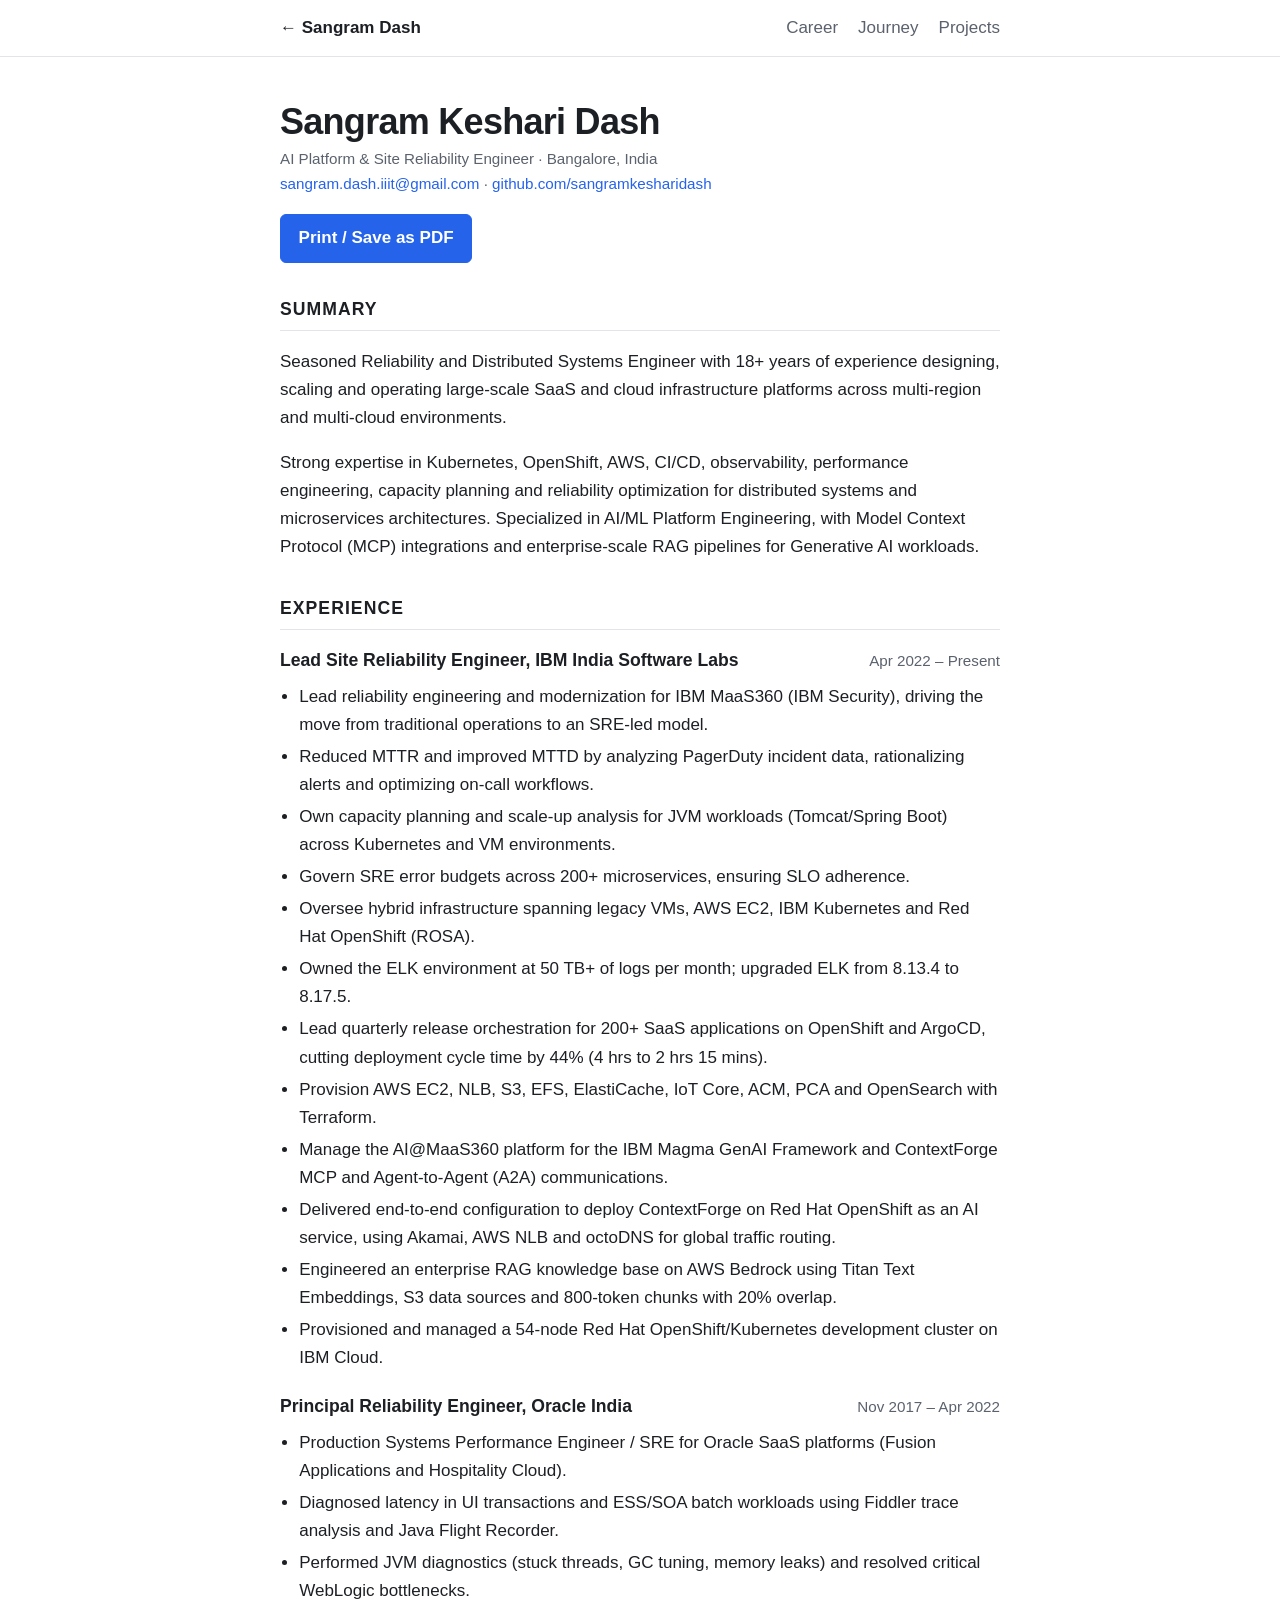
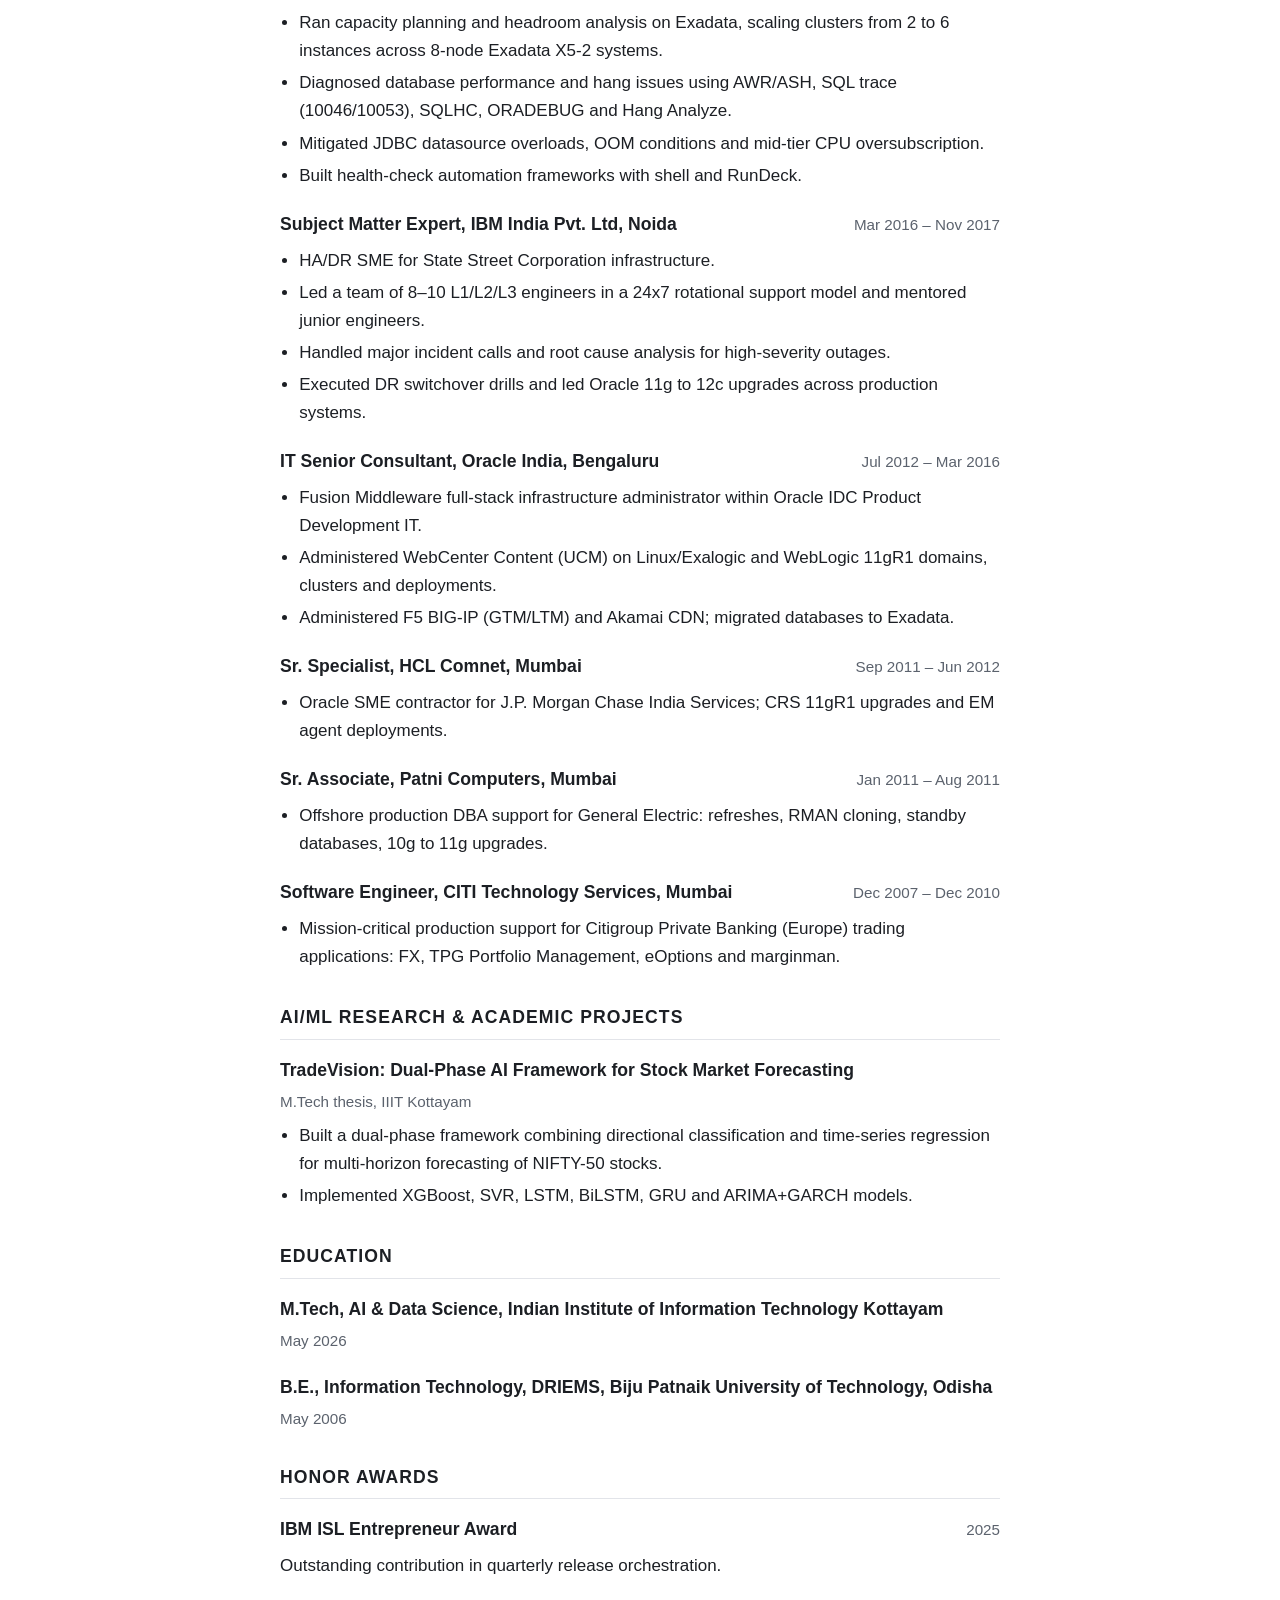
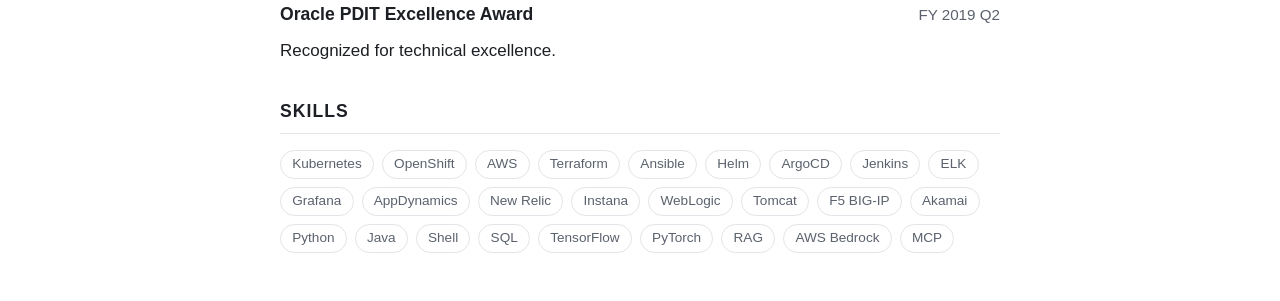
==== cv.html @ aa5583bd "Build portfolio site with career, projects, skills and CV" ====
<!DOCTYPE html>
<html lang="en">
<head>
	<meta charset="utf-8">
	<meta name="viewport" content="width=device-width, initial-scale=1">
	<title>CV | Sangram Keshari Dash</title>
	<link rel="stylesheet" href="css/main.css">
</head>
<body class="cv-page">
	<header class="site-header no-print">
		<div class="wrap">
			<a class="brand" href="index.html">&larr; Sangram Dash</a>
			<nav aria-label="Primary">
				<ul>
					<li><a href="index.html#career">Career</a></li>
					<li><a href="index.html#journey">Journey</a></li>
					<li><a href="index.html#projects">Projects</a></li>
				</ul>
			</nav>
		</div>
	</header>

	<main class="wrap cv">
		<header class="cv-head">
			<h1>Sangram Keshari Dash</h1>
			<p class="meta">AI Platform &amp; Site Reliability Engineer &middot; Bangalore, India</p>
			<p class="meta"><a href="mailto:sangram.dash.iiit@gmail.com">sangram.dash.iiit@gmail.com</a> &middot; <a href="https://github.com/sangramkesharidash">github.com/sangramkesharidash</a></p>
			<p class="no-print"><button class="btn primary" type="button" onclick="window.print()">Print / Save as PDF</button></p>
		</header>

		<section>
			<h2>Summary</h2>
			<p>Seasoned Reliability and Distributed Systems Engineer with 18+ years of experience designing, scaling and operating large-scale SaaS and cloud infrastructure platforms across multi-region and multi-cloud environments.</p>
			<p>Strong expertise in Kubernetes, OpenShift, AWS, CI/CD, observability, performance engineering, capacity planning and reliability optimization for distributed systems and microservices architectures. Specialized in AI/ML Platform Engineering, with Model Context Protocol (MCP) integrations and enterprise-scale RAG pipelines for Generative AI workloads.</p>
		</section>

		<section>
			<h2>Experience</h2>
			<div class="cv-item">
				<div class="role-head">
					<h3>Lead Site Reliability Engineer, IBM India Software Labs</h3>
					<p class="meta">Apr 2022 &ndash; Present</p>
				</div>
				<ul>
					<li>Lead reliability engineering and modernization for IBM MaaS360 (IBM Security), driving the move from traditional operations to an SRE-led model.</li>
					<li>Reduced MTTR and improved MTTD by analyzing PagerDuty incident data, rationalizing alerts and optimizing on-call workflows.</li>
					<li>Own capacity planning and scale-up analysis for JVM workloads (Tomcat/Spring Boot) across Kubernetes and VM environments.</li>
					<li>Govern SRE error budgets across 200+ microservices, ensuring SLO adherence.</li>
					<li>Oversee hybrid infrastructure spanning legacy VMs, AWS EC2, IBM Kubernetes and Red Hat OpenShift (ROSA).</li>
					<li>Owned the ELK environment at 50 TB+ of logs per month; upgraded ELK from 8.13.4 to 8.17.5.</li>
					<li>Lead quarterly release orchestration for 200+ SaaS applications on OpenShift and ArgoCD, cutting deployment cycle time by 44% (4 hrs to 2 hrs 15 mins).</li>
					<li>Provision AWS EC2, NLB, S3, EFS, ElastiCache, IoT Core, ACM, PCA and OpenSearch with Terraform.</li>
					<li>Manage the AI@MaaS360 platform for the IBM Magma GenAI Framework and ContextForge MCP and Agent-to-Agent (A2A) communications.</li>
					<li>Delivered end-to-end configuration to deploy ContextForge on Red Hat OpenShift as an AI service, using Akamai, AWS NLB and octoDNS for global traffic routing.</li>
					<li>Engineered an enterprise RAG knowledge base on AWS Bedrock using Titan Text Embeddings, S3 data sources and 800-token chunks with 20% overlap.</li>
					<li>Provisioned and managed a 54-node Red Hat OpenShift/Kubernetes development cluster on IBM Cloud.</li>
				</ul>
			</div>
			<div class="cv-item">
				<div class="role-head">
					<h3>Principal Reliability Engineer, Oracle India</h3>
					<p class="meta">Nov 2017 &ndash; Apr 2022</p>
				</div>
				<ul>
					<li>Production Systems Performance Engineer / SRE for Oracle SaaS platforms (Fusion Applications and Hospitality Cloud).</li>
					<li>Diagnosed latency in UI transactions and ESS/SOA batch workloads using Fiddler trace analysis and Java Flight Recorder.</li>
					<li>Performed JVM diagnostics (stuck threads, GC tuning, memory leaks) and resolved critical WebLogic bottlenecks.</li>
					<li>Ran capacity planning and headroom analysis on Exadata, scaling clusters from 2 to 6 instances across 8-node Exadata X5-2 systems.</li>
					<li>Diagnosed database performance and hang issues using AWR/ASH, SQL trace (10046/10053), SQLHC, ORADEBUG and Hang Analyze.</li>
					<li>Mitigated JDBC datasource overloads, OOM conditions and mid-tier CPU oversubscription.</li>
					<li>Built health-check automation frameworks with shell and RunDeck.</li>
				</ul>
			</div>
			<div class="cv-item">
				<div class="role-head">
					<h3>Subject Matter Expert, IBM India Pvt. Ltd, Noida</h3>
					<p class="meta">Mar 2016 &ndash; Nov 2017</p>
				</div>
				<ul>
					<li>HA/DR SME for State Street Corporation infrastructure.</li>
					<li>Led a team of 8&ndash;10 L1/L2/L3 engineers in a 24x7 rotational support model and mentored junior engineers.</li>
					<li>Handled major incident calls and root cause analysis for high-severity outages.</li>
					<li>Executed DR switchover drills and led Oracle 11g to 12c upgrades across production systems.</li>
				</ul>
			</div>
			<div class="cv-item">
				<div class="role-head">
					<h3>IT Senior Consultant, Oracle India, Bengaluru</h3>
					<p class="meta">Jul 2012 &ndash; Mar 2016</p>
				</div>
				<ul>
					<li>Fusion Middleware full-stack infrastructure administrator within Oracle IDC Product Development IT.</li>
					<li>Administered WebCenter Content (UCM) on Linux/Exalogic and WebLogic 11gR1 domains, clusters and deployments.</li>
					<li>Administered F5 BIG-IP (GTM/LTM) and Akamai CDN; migrated databases to Exadata.</li>
				</ul>
			</div>
			<div class="cv-item">
				<div class="role-head">
					<h3>Sr. Specialist, HCL Comnet, Mumbai</h3>
					<p class="meta">Sep 2011 &ndash; Jun 2012</p>
				</div>
				<ul>
					<li>Oracle SME contractor for J.P. Morgan Chase India Services; CRS 11gR1 upgrades and EM agent deployments.</li>
				</ul>
			</div>
			<div class="cv-item">
				<div class="role-head">
					<h3>Sr. Associate, Patni Computers, Mumbai</h3>
					<p class="meta">Jan 2011 &ndash; Aug 2011</p>
				</div>
				<ul>
					<li>Offshore production DBA support for General Electric: refreshes, RMAN cloning, standby databases, 10g to 11g upgrades.</li>
				</ul>
			</div>
			<div class="cv-item">
				<div class="role-head">
					<h3>Software Engineer, CITI Technology Services, Mumbai</h3>
					<p class="meta">Dec 2007 &ndash; Dec 2010</p>
				</div>
				<ul>
					<li>Mission-critical production support for Citigroup Private Banking (Europe) trading applications: FX, TPG Portfolio Management, eOptions and marginman.</li>
				</ul>
			</div>
		</section>

		<section>
			<h2>AI/ML research &amp; academic projects</h2>
			<div class="cv-item">
				<div class="role-head">
					<h3>TradeVision: Dual-Phase AI Framework for Stock Market Forecasting</h3>
					<p class="meta">M.Tech thesis, IIIT Kottayam</p>
				</div>
				<ul>
					<li>Built a dual-phase framework combining directional classification and time-series regression for multi-horizon forecasting of NIFTY-50 stocks.</li>
					<li>Implemented XGBoost, SVR, LSTM, BiLSTM, GRU and ARIMA+GARCH models.</li>
				</ul>
			</div>
		</section>

		<section>
			<h2>Education</h2>
			<div class="cv-item">
				<div class="role-head">
					<h3>M.Tech, AI &amp; Data Science, Indian Institute of Information Technology Kottayam</h3>
					<p class="meta">May 2026</p>
				</div>
			</div>
			<div class="cv-item">
				<div class="role-head">
					<h3>B.E., Information Technology, DRIEMS, Biju Patnaik University of Technology, Odisha</h3>
					<p class="meta">May 2006</p>
				</div>
			</div>
		</section>

		<section>
			<h2>Honor awards</h2>
			<div class="cv-item">
				<div class="role-head">
					<h3>IBM ISL Entrepreneur Award</h3>
					<p class="meta">2025</p>
				</div>
				<p>Outstanding contribution in quarterly release orchestration.</p>
			</div>
			<div class="cv-item">
				<div class="role-head">
					<h3>Oracle PDIT Excellence Award</h3>
					<p class="meta">FY 2019 Q2</p>
				</div>
				<p>Recognized for technical excellence.</p>
			</div>
		</section>

		<section>
			<h2>Skills</h2>
			<ul class="tags">
				<li>Kubernetes</li><li>OpenShift</li><li>AWS</li><li>Terraform</li><li>Ansible</li><li>Helm</li><li>ArgoCD</li><li>Jenkins</li><li>ELK</li><li>Grafana</li><li>AppDynamics</li><li>New Relic</li><li>Instana</li><li>WebLogic</li><li>Tomcat</li><li>F5 BIG-IP</li><li>Akamai</li><li>Python</li><li>Java</li><li>Shell</li><li>SQL</li><li>TensorFlow</li><li>PyTorch</li><li>RAG</li><li>AWS Bedrock</li><li>MCP</li>
			</ul>
		</section>
	</main>
</body>
</html>
---- css/main.css ----
:root {
	--bg: #ffffff;
	--surface: #f4f5f7;
	--border: #e2e4e9;
	--text: #1c1f24;
	--muted: #5b626d;
	--accent: #2563eb;
	--accent-text: #ffffff;
}

@media (prefers-color-scheme: dark) {
	:root {
		--bg: #0f1216;
		--surface: #171b21;
		--border: #262c35;
		--text: #e8eaed;
		--muted: #98a0ab;
		--accent: #5b9bff;
		--accent-text: #0f1216;
	}
}

* { box-sizing: border-box; }

html { scroll-behavior: smooth; scroll-padding-top: 4rem; }

body {
	margin: 0;
	font-family: -apple-system, "Segoe UI", Roboto, Helvetica, Arial, sans-serif;
	font-size: 1.0625rem;
	line-height: 1.65;
	color: var(--text);
	background: var(--bg);
}

.wrap { max-width: 760px; margin: 0 auto; padding: 0 1.25rem; }

a { color: var(--accent); text-decoration: none; }
a:hover { text-decoration: underline; }
a:focus-visible { outline: 2px solid var(--accent); outline-offset: 2px; border-radius: 2px; }

/* Header */
.site-header { position: sticky; top: 0; z-index: 10; background: var(--bg); border-bottom: 1px solid var(--border); }
.site-header .wrap { display: flex; align-items: center; justify-content: space-between; height: 3.5rem; }
.brand { font-weight: 700; color: var(--text); }
nav ul { display: flex; gap: 1.25rem; margin: 0; padding: 0; list-style: none; }
nav a { color: var(--muted); font-weight: 500; }
nav a:hover { color: var(--text); text-decoration: none; }

/* Hero */
.hero { padding: 5rem 0 4rem; }
.eyebrow { margin: 0; color: var(--muted); font-weight: 500; }
h1 { margin: 0.25rem 0 1rem; font-size: clamp(2.25rem, 7vw, 3.5rem); line-height: 1.15; letter-spacing: -0.02em; }
.lead { font-size: 1.25rem; color: var(--muted); max-width: 36rem; margin: 0 0 1.75rem; }
.role-line { margin: 0 0 1rem; font-size: 1.25rem; font-weight: 600; color: var(--accent); }

/* Hero stats */
.stats { display: grid; grid-template-columns: repeat(auto-fit, minmax(150px, 1fr)); gap: 1rem; margin: 2.5rem 0 0; padding: 0; list-style: none; }
.stats li { padding: 1rem; background: var(--surface); border: 1px solid var(--border); border-radius: 8px; }
.stats strong { display: block; font-size: 1.6rem; line-height: 1.2; }
.stats span { color: var(--muted); font-size: 0.875rem; }

/* Earlier roles + skills */
.earlier { margin-top: 1rem; padding-top: 1.25rem; border-top: 1px solid var(--border); }
.earlier summary { cursor: pointer; font-weight: 600; }
.earlier ul { margin: 0.75rem 0 0; padding-left: 1.2rem; }
.earlier li + li { margin-top: 0.4rem; }
.skills { display: grid; grid-template-columns: max-content 1fr; gap: 0.6rem 1.5rem; margin: 0; }
.skills dt { font-weight: 600; }
.skills dd { margin: 0; color: var(--muted); }

/* Buttons */
.actions { display: flex; flex-wrap: wrap; gap: 0.75rem; margin: 0; }
.btn {
	display: inline-block;
	padding: 0.6rem 1.1rem;
	border: 1px solid var(--border);
	border-radius: 6px;
	background: transparent;
	color: var(--text);
	font: inherit;
	font-weight: 600;
}
.btn:hover { text-decoration: none; border-color: var(--accent); }
.btn.primary { background: var(--accent); border-color: var(--accent); color: var(--accent-text); }
.btn.primary:hover { opacity: 0.9; }

/* Sections */
.section { padding: 3.5rem 0; }
.section.alt { background: var(--surface); border-top: 1px solid var(--border); border-bottom: 1px solid var(--border); }
h2 { margin: 0 0 0.5rem; font-size: 1.75rem; letter-spacing: -0.01em; }
h3 { margin: 0 0 0.5rem; font-size: 1.1rem; }
.section-intro { margin: 0 0 2rem; color: var(--muted); }
.meta { margin: 0; color: var(--muted); font-size: 0.95rem; }

/* Tags */
.tags { display: flex; flex-wrap: wrap; gap: 0.5rem; padding: 0; margin: 1rem 0 0; list-style: none; }
.tags li { padding: 0.15rem 0.7rem; border: 1px solid var(--border); border-radius: 999px; font-size: 0.85rem; color: var(--muted); }

/* Career roles */
.role { padding: 1.5rem 0; border-top: 1px solid var(--border); }
.role:first-of-type { border-top: 0; padding-top: 0; }
.role-head { display: flex; flex-wrap: wrap; justify-content: space-between; align-items: baseline; gap: 0.25rem 1rem; margin-bottom: 0.5rem; }
.role-head h3 { margin: 0; }
.at { font-weight: 400; color: var(--muted); }
.role ul:not(.tags), .cv-item ul { margin: 0.5rem 0 0; padding-left: 1.2rem; }
.role li + li, .cv-item li + li { margin-top: 0.25rem; }

/* Career journey timeline */
.timeline { list-style: none; margin: 0; padding: 0 0 0 1.5rem; border-left: 2px solid var(--border); }
.timeline li { position: relative; padding-bottom: 2rem; }
.timeline li:last-child { padding-bottom: 0; }
.timeline li::before {
	content: "";
	position: absolute;
	left: calc(-1.5rem - 7px);
	top: 0.45rem;
	width: 12px;
	height: 12px;
	border-radius: 50%;
	background: var(--accent);
	border: 2px solid var(--surface);
}
.year { display: block; font-size: 0.85rem; font-weight: 700; color: var(--accent); letter-spacing: 0.04em; }
.timeline h3 { margin-bottom: 0.25rem; }
.timeline p { margin: 0; color: var(--muted); }

/* Project cards */
.cards { display: grid; grid-template-columns: repeat(auto-fit, minmax(210px, 1fr)); gap: 1rem; }
.card { display: flex; flex-direction: column; padding: 1.25rem; background: var(--bg); border: 1px solid var(--border); border-radius: 8px; }
.card p { margin: 0 0 0.5rem; color: var(--muted); font-size: 0.95rem; }
.card .tags { margin: 0 0 1rem; }
.card a { margin-top: auto; font-weight: 600; font-size: 0.95rem; }

/* CV page */
.cv { padding-top: 2.5rem; padding-bottom: 3rem; }
.cv-head h1 { font-size: 2.25rem; margin-bottom: 0.25rem; }
.cv section { margin-top: 2rem; }
.cv h2 { font-size: 1.1rem; text-transform: uppercase; letter-spacing: 0.06em; padding-bottom: 0.4rem; border-bottom: 1px solid var(--border); margin-bottom: 1rem; }
.cv-item { margin-bottom: 1.25rem; }
.cv-item p { margin: 0; }
.cv .tags { margin-top: 0; }

/* Footer */
.site-footer { padding: 2rem 0; border-top: 1px solid var(--border); color: var(--muted); font-size: 0.875rem; }
.site-footer p { margin: 0; }

@media (max-width: 480px) {
	.skills { grid-template-columns: 1fr; gap: 0.1rem; }
	.skills dd { margin-bottom: 0.6rem; }
	.hero { padding: 3rem 0 2.5rem; }
	nav ul { gap: 0.9rem; }
}

@media print {
	.no-print { display: none; }
	body { background: #fff; color: #000; font-size: 11pt; }
	a { color: #000; }
	.cv { padding: 0; }
	.tags li { border-color: #999; color: #000; }
}
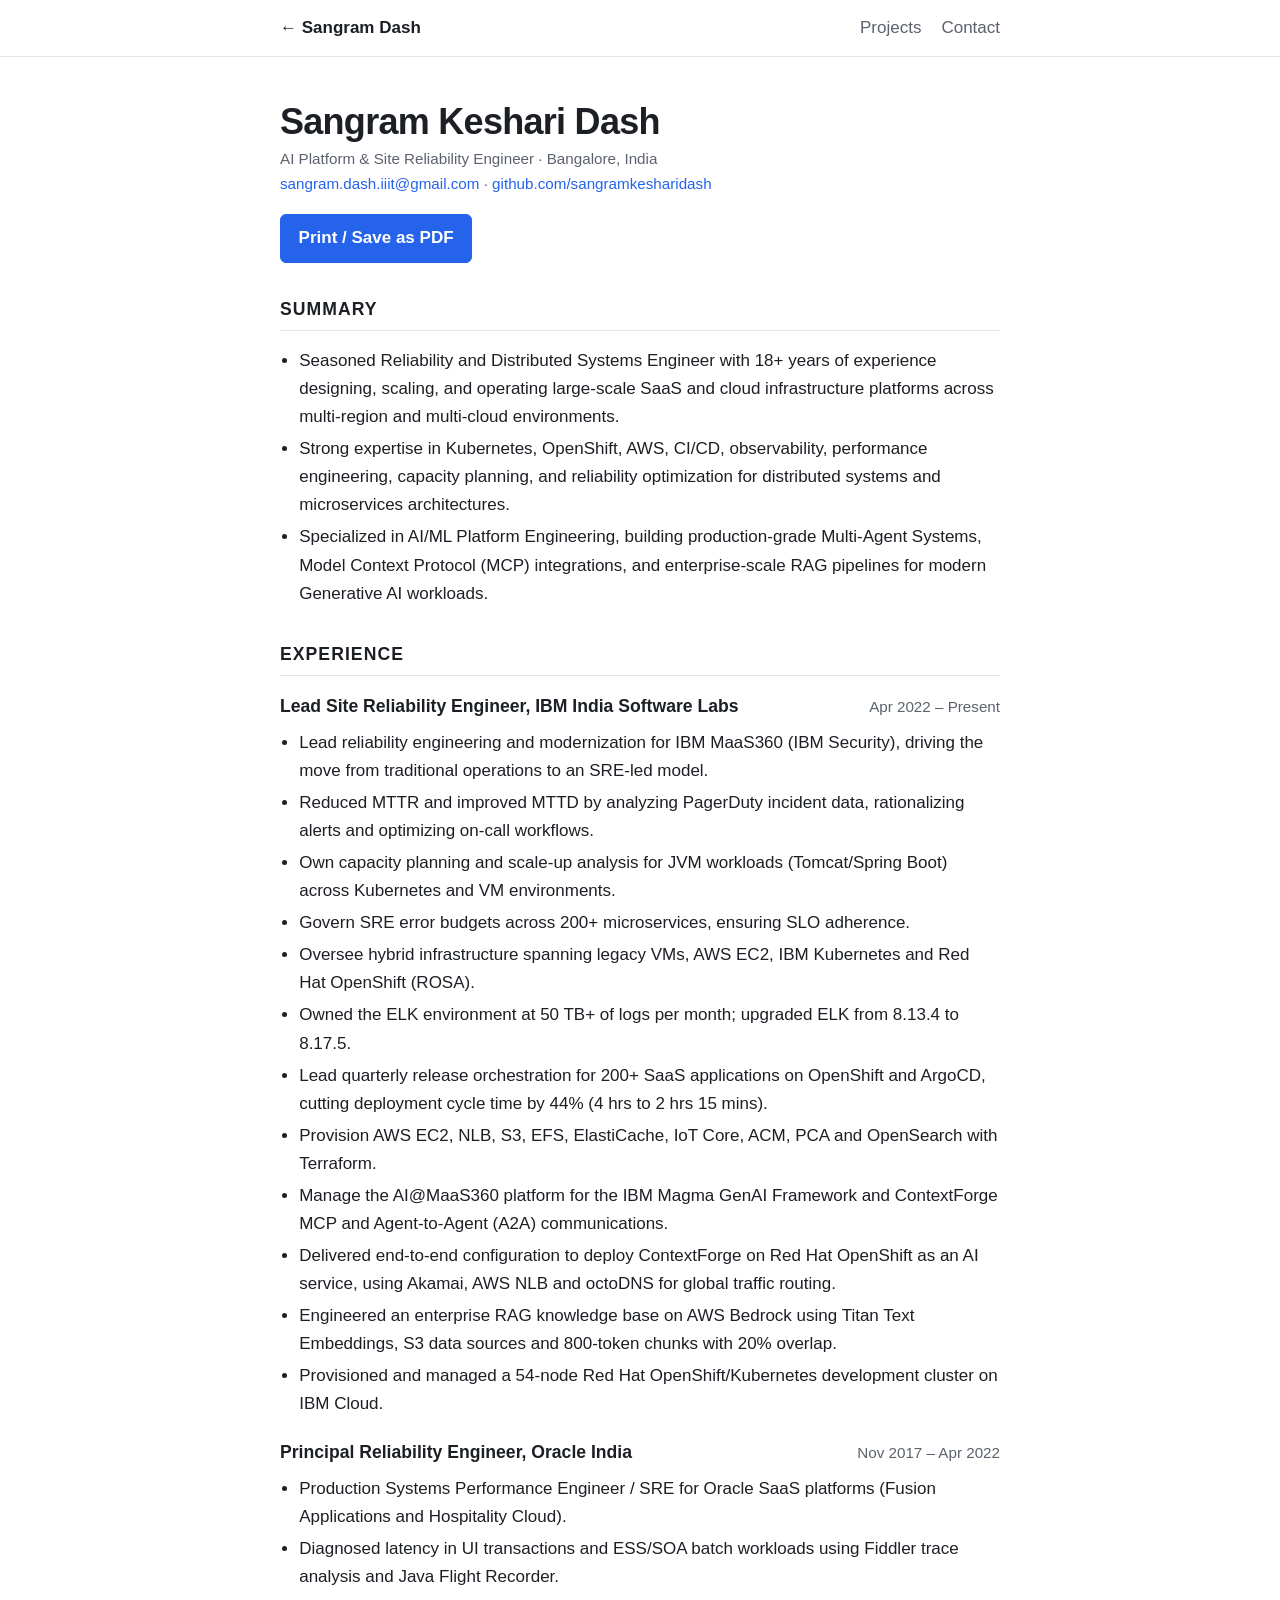
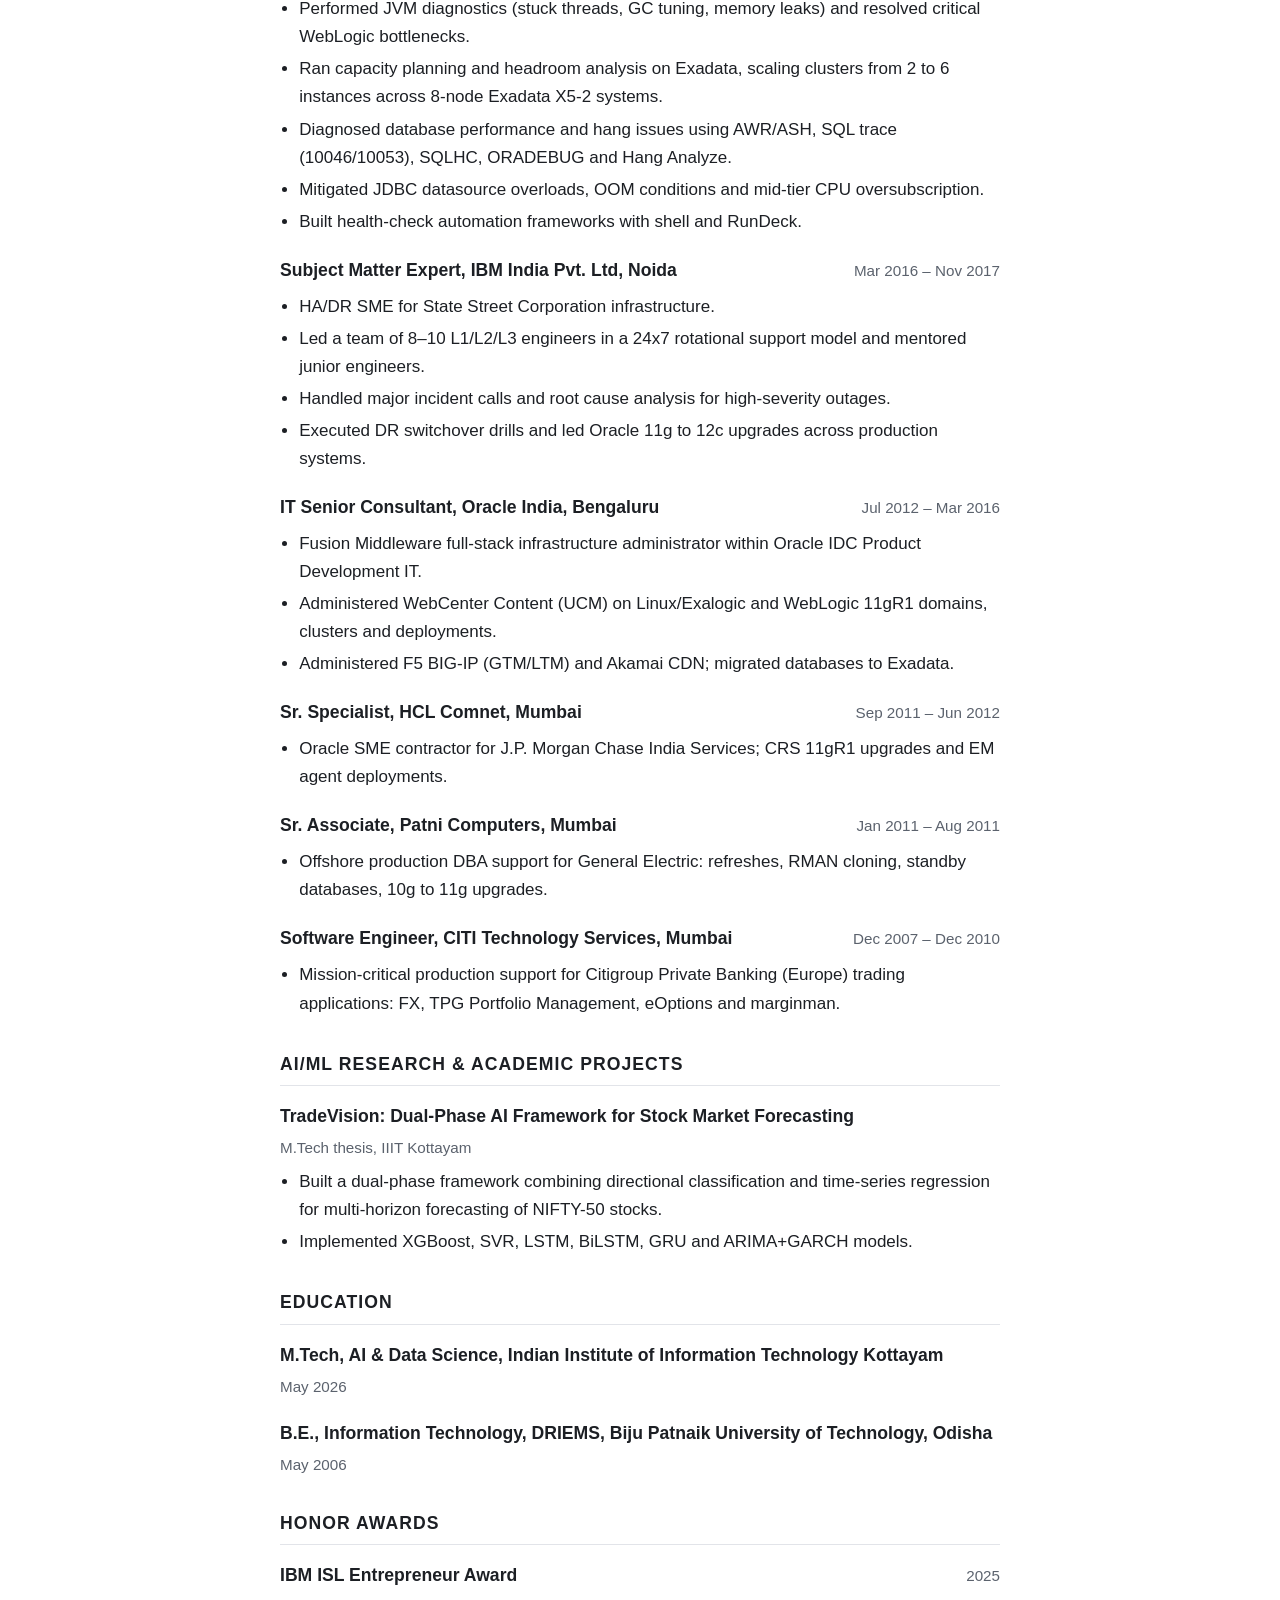
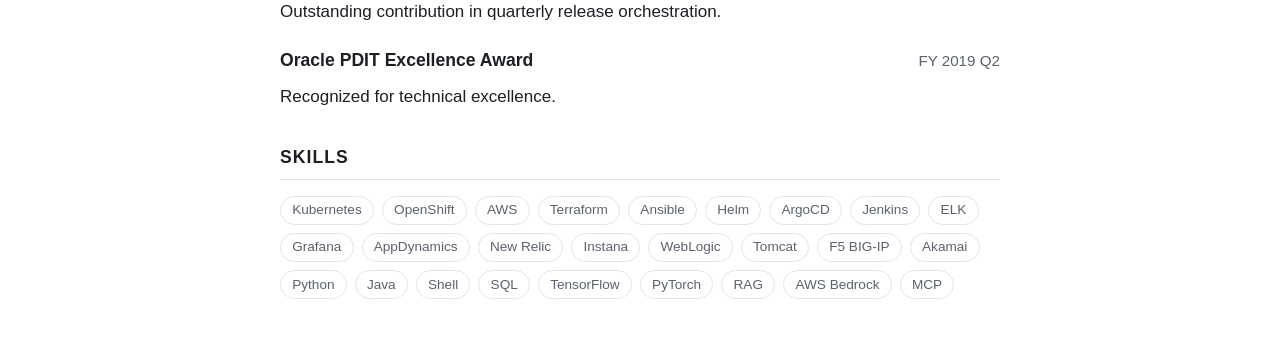
==== commit 779d73ae: "Link SimpleRAG repo; CV summary as bullets and nav fix" ====
--- a/cv.html
+++ b/cv.html
@@ -12,9 +12,8 @@
 			<a class="brand" href="index.html">&larr; Sangram Dash</a>
 			<nav aria-label="Primary">
 				<ul>
-					<li><a href="index.html#career">Career</a></li>
-					<li><a href="index.html#journey">Journey</a></li>
 					<li><a href="index.html#projects">Projects</a></li>
+					<li><a href="index.html#contact">Contact</a></li>
 				</ul>
 			</nav>
 		</div>
@@ -30,8 +29,13 @@
 
 		<section>
 			<h2>Summary</h2>
-			<p>Seasoned Reliability and Distributed Systems Engineer with 18+ years of experience designing, scaling and operating large-scale SaaS and cloud infrastructure platforms across multi-region and multi-cloud environments.</p>
-			<p>Strong expertise in Kubernetes, OpenShift, AWS, CI/CD, observability, performance engineering, capacity planning and reliability optimization for distributed systems and microservices architectures. Specialized in AI/ML Platform Engineering, with Model Context Protocol (MCP) integrations and enterprise-scale RAG pipelines for Generative AI workloads.</p>
+			<div class="cv-item">
+				<ul>
+					<li>Seasoned Reliability and Distributed Systems Engineer with 18+ years of experience designing, scaling, and operating large-scale SaaS and cloud infrastructure platforms across multi-region and multi-cloud environments.</li>
+					<li>Strong expertise in Kubernetes, OpenShift, AWS, CI/CD, observability, performance engineering, capacity planning, and reliability optimization for distributed systems and microservices architectures.</li>
+					<li>Specialized in AI/ML Platform Engineering, building production-grade Multi-Agent Systems, Model Context Protocol (MCP) integrations, and enterprise-scale RAG pipelines for modern Generative AI workloads.</li>
+				</ul>
+			</div>
 		</section>
 
 		<section>
